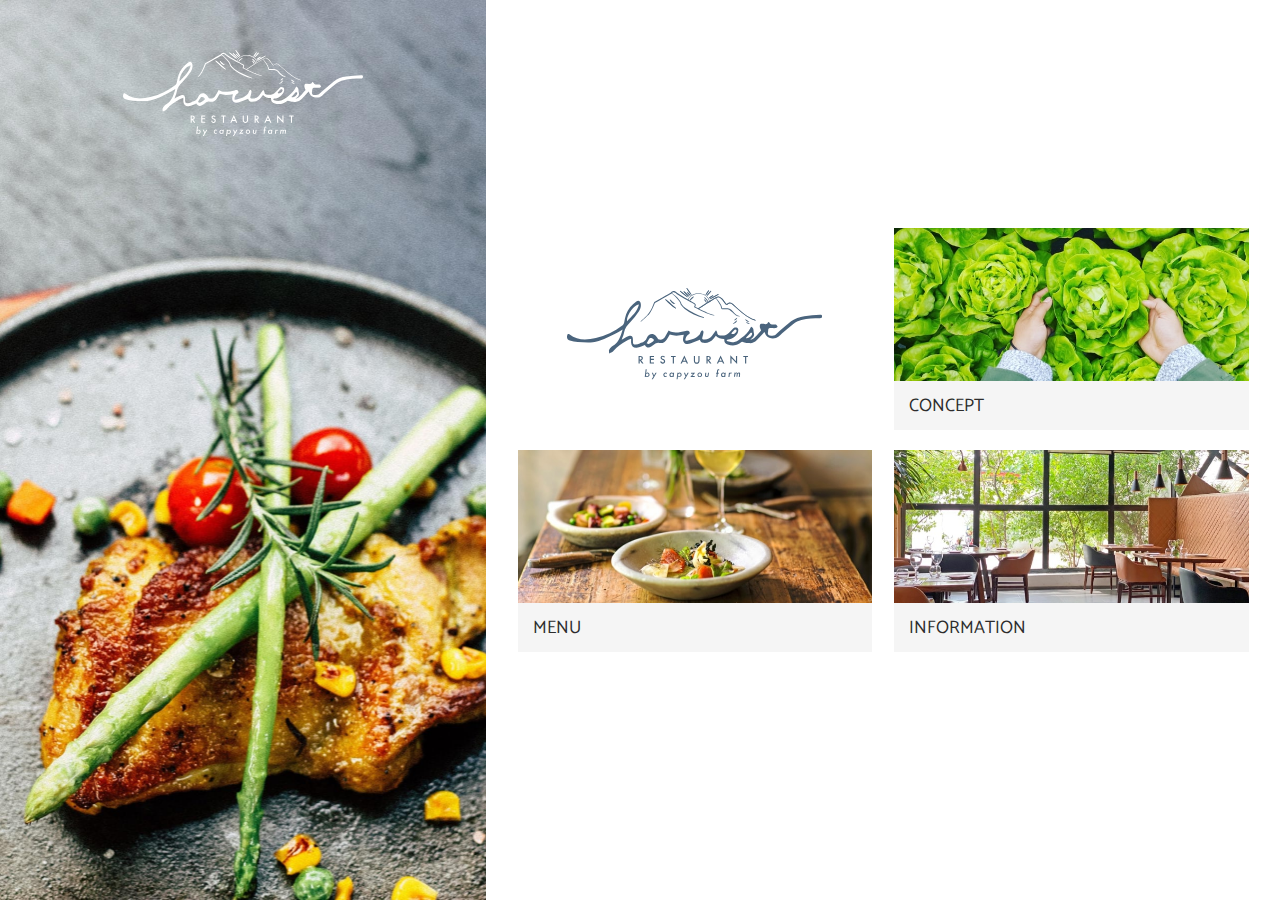
==== 14章/作業/index.html @ 9e5df847 "Initial Commit" ====
<!DOCTYPE html>
<html lang="ja">
  <head>
    <meta charset="UTF-8">
    <meta name="viewport" content="width=device-width,initial-scale=1">
    <link rel="stylesheet" href="css/reset.css">
    <link rel="preconnect" href="https://fonts.gstatic.com">
    <link rel="stylesheet" href="https://fonts.googleapis.com/css2?family=Catamaran:wght@400;700&family=Noto+Sans+JP:wght@400;700&display=swap">
    <link rel="stylesheet" href="css/style.css">
    <title>Harvest Restaurant</title>
  </head>
  <body class="topPage">
    <header>
      <h1>
        <img src="images/top_logo.svg" alt="Harvest Restaurant">
      </h1>
    </header>
    <main>
      <ul class="linkList">
        <li>
          <a href="concept.html">
            <img src="images/top_ph01.jpg" alt="">
            <span>CONCEPT</span>
          </a>
        </li>
        <li>
          <a href="menu.html">
            <img src="images/top_ph02.jpg" alt="">
            <span>MENU</span>
          </a>
        </li>
        <li>
          <a href="info.html">
            <img src="images/top_ph03.jpg" alt="">
            <span>INFORMATION</span>
          </a>
        </li>
      </ul>
    </main>
  </body>
</html>
---- 14章/作業/css/style.css ----
@charset "utf-8";

body {
  font-family: 'Catamaran','Noto Sans JP',sans-serif;
  font-size: 16px;
  line-height: 1.5;
  color: #2c2c2c;
}
img {
  max-width: 100%;
}
.topPage header {
  height: 90vh;
  background: url(../images/top_bg.jpg) no-repeat center top/cover;
  padding-top: 50px;
  margin-bottom: 64px;
}
.topPage header h1 img {
  width: 240px;
}
.topPage header h1 {
  text-align: center;
}
.linkList {
  padding: 0 20px;
}
.linkList li {
  margin-bottom: 40px;
}
.linkList li a {
  display: block;
  background-color: #f5f5f5;
}
.linkList li a span {
  display: block;
  padding: 12px 15px 10px;
  font-size: 18px;
}
.linkList li a:hover {
  filter: brightness(105%);
}
.subPage header {
  border-top: 14px solid #f5f5f5;
  padding-top: 40px;
  margin-bottom: 30px;
}
.subPage header h1 {
  text-align: center;
  font-size: 42px;
  font-weight: 700;
  letter-spacing: .17em;
  text-transform: uppercase;
}
.subPage header h1 span {
  background-image: linear-gradient(135deg,#e6ba5d 0%,#9ac78a 100%);
  -webkit-background-clip: text;
  -moz-background-clip: text;
  background-clip: text;
  color: transparent;
}
.subPage h2 {
  font-size: 20px;
  font-weight: 700;
  text-align: center;
  letter-spacing: .17em;
  margin-bottom: 10px;
}
.subPage .lead {
  text-align: center;
  margin-bottom: 30px;
  font-size: 11px;
  letter-spacing: .05em;
  line-height: 2;
}
.subPage h3 {
  font-size: 30px;
  font-weight: 700;
  text-align: center;
  margin-bottom: 30px;
}
.subPage main {
  padding: 0 20px;
}
footer {
  background: url(../images/footer_mt.svg) no-repeat right top/200px;
  margin-top: 60px;
  padding-top: 68px;
}
footer p {
  background-color: #f5f5f5;
}
footer p img {
  width: 188px;
  transform: translateY(-28px);
}
.conceptDetailSec p img {
  height: 180px;
  width: 100%;
  object-fit: cover;
  object-position: center 90%;
}
.conceptDetailSec .text {
  font-size: 12px;
  line-height: 1.78;
}
.conceptDetailSec {
  margin-bottom: 50px;
}
.conceptDetailSec .photo {
  margin-bottom: 14px;
}
.menuList {
  display: flex;
  flex-wrap: wrap;
  justify-content: space-around;
}
.menuList li {
  flex-basis: 42%;
  margin-bottom: 28px;
}
.menuList li img {
  filter: drop-shadow(1px 2px 3px #dddddd);
}
.menuDetailSec {
  margin-bottom: 50px;
}
.map iframe {
  width: 100%;
  height: 240px;
  margin-bottom: 8px;
}
.map {
  font-size: 12px;
  margin-bottom: 60px;
}
.photoGarelly {
  display: grid;
  grid-template-rows: 40vw 30vw 30vw 40vw 40vw;
  grid-template-columns: 50% 50%;
}
.item01 {
  grid-row-start: 1;
  grid-row-end: 2;
  grid-column-start: 1;
  grid-column-end: 3;
}
.item02 {
  grid-row: 2 / 4;
  grid-column: 1 / 2;
}
.item03 {
  grid-row: 2 / 3;
  grid-column: 2 / 3;
}
.item04 {
  grid-row: 3 / 4;
  grid-column: 2 / 3;
}
.item05 {
  grid-row: 4 / 5;
  grid-column: 1 / 3;
}
.item06 {
  grid-row: 5 / 6;
  grid-column: 1 / 2;
}
.item07 {
  grid-row: 5 / 6;
  grid-column: 2 / 3;
}
.photoGarelly li img {
  width: 100%;
  height: 100%;
  object-fit: cover;
}
@media screen and (min-width: 920px) {
  .topPage {
    display: flex;
  }
  .topPage header {
    flex-basis: 38%;
  }
  .topPage main {
    flex-basis: 62%;
  }
  .linkList {
    display: flex;
    flex-wrap: wrap;
    max-width: 800px;
    margin: 0 auto;
    justify-content: space-around;
  }
  .linkList li {
    flex-basis: 47%;
    margin-bottom: 20px;
  }
  .linkList::before {
    content: "";
    width: 47%;
    background: url(../images/top_pclogo.svg) no-repeat center center/72%;
  }
  .topPage main {
    display: flex;
    align-items: center;
  }
  .topPage header {
    height: 100vh;
    margin-bottom: 0;
  }
  .subPage main {
    max-width: 1280px;
    margin: 0 auto;
  }
  .subPage header h1 {
    font-size: 60px;
  }
  .onlySP {
    display: none;
  }
  .subPage h2 {
    font-size: 34px;
    margin-bottom: 36px;
  }
  .subPage .lead {
    font-size: 18px;
    margin-bottom: 160px;
  }
  .subPage h3 {
    font-size: 50px;
    margin-bottom: 40px;
  }
  .conceptDetailSec {
    display: grid;
    grid-template-rows: 360px 360px;
    grid-template-columns: 40% 60%;
  }
  .conceptDetailSec h3 {
    grid-row: 1 / 2;
    grid-column: 2 / 3;
  }
  .conceptDetailSec .photo {
    grid-row: 1 / 3;
    grid-column: 1 / 2;
  }
  .conceptDetailSec .text {
    grid-row: 2 / 3;
    grid-column: 2 / 3;
  }
  .conceptDetailSec .photo img {
    height: 720px;
  }
  .conceptDetailSec h3 {
    align-self: end;
  }
  .conceptDetailSec .text {
    text-align: center;
    font-size: 16px;
  }
  .reverse {
    grid-template-columns: 60% 40%;
  }
  .reverse h3 {
    grid-row: 1 / 2;
    grid-column: 1 / 2;
  }
  .reverse .photo {
    grid-row: 1 / 3;
    grid-column: 2 / 3;
  }
  .reverse .text {
    grid-row: 2 / 3;
    grid-column: 1 / 2;
  }
  .menuList li {
    flex-basis: 22%;
    margin-bottom: 0;
  }
  .menuDetailSec {
    margin-bottom: 160px;
  }
  .photoGarelly {
    grid-template-rows: 175px 175px 290px;
    grid-template-columns: 50% 20% 30%;
  }
  .item01 {
    grid-row: 1 / 3;
    grid-column: 1 / 2;
  }
  .item02 {
    grid-row: 1 / 3;
    grid-column: 2 / 3;
  }
  .item03 {
    grid-row: 1 / 2;
    grid-column: 3 / 4;
  }
  .item04 {
    grid-row: 2 / 3;
    grid-column: 3 / 4;
  }
  .item05 {
    grid-row: 3 / 4;
    grid-column: 1 / 2;
  }
  .item06 {
    grid-row: 3 / 4;
    grid-column: 2 / 3;
  }
  .item07 {
    grid-row: 3 / 4;
    grid-column: 3 / 4;
  }
}
/* 以下に参考サイトのメニュー用CSSを貼り付ける */
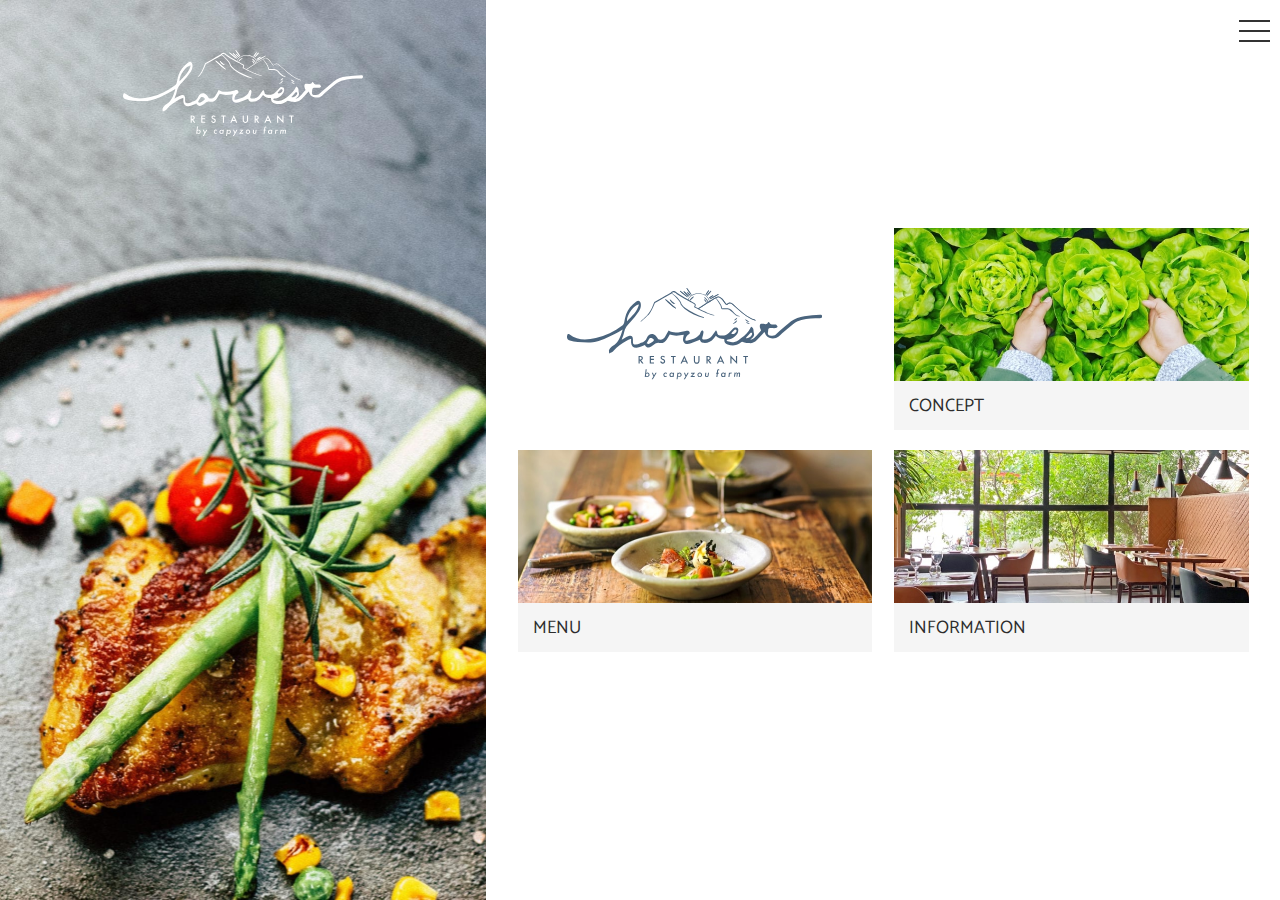
==== commit a8c97125: "14章" ====
--- a/14章/作業/index.html
+++ b/14章/作業/index.html
@@ -14,6 +14,18 @@
       <h1>
         <img src="images/top_logo.svg" alt="Harvest Restaurant">
       </h1>
+      <nav class="gMenu">
+        <input class="menu-btn" type="checkbox" id="menu-btn">
+        <label class="menu-icon" for="menu-btn">
+          <span class="navicon"></span>
+        </label>
+        <ul class="menu">
+          <li><a href="index.html">home</a></li>
+          <li><a href="concept.html">concept</a></li>
+          <li><a href="menu.html">menu</a></li>
+          <li><a href="info.html">info</a></li>
+        </ul>
+      </nav>
     </header>
     <main>
       <ul class="linkList">
--- a/14章/作業/css/style.css
+++ b/14章/作業/css/style.css
@@ -311,4 +311,88 @@
     grid-column: 3 / 4;
   }
 }
-/* 以下に参考サイトのメニュー用CSSを貼り付ける */+/* 以下に参考サイトのメニュー用CSSを貼り付ける */
+/* メニューを画面上部に固定表示しています */
+.gMenu {
+  position: fixed;
+  right: 0;
+  top: 0;
+  width: 100%;
+  z-index: 99;
+}
+/* メニューアイコンを画面右上に固定しています */
+.gMenu .menu-icon {
+  cursor: pointer;
+  position: absolute;
+  right: 10px;
+  top: 12px;
+  padding-top: 5px;
+  height: 12px;
+}
+/* メニューアイコン（三本線）の真ん中の線です */
+.gMenu .menu-icon .navicon {
+  background: #ffc107; /* 色は自由に変更可能です */
+  display: block;
+  height: 2px; /* 太さ */
+  width: 31px; /* 長さ */
+  position: relative;
+  transition: background .4s ease-out; /* 形が変わる時のアニメーション */
+}
+/* メニューアイコン（三本線）の上と下の線を疑似要素で追加 */
+.gMenu .menu-icon .navicon::before,
+.gMenu .menu-icon .navicon::after {
+  background: #ffc107; /* 色は自由に変更可能です */
+  content: '';
+  display: block;
+  height: 100%;
+  position: absolute;
+  transition: all .4s ease-out; /* 形が変わる時のアニメーション */
+  width: 100%;
+}
+.gMenu .menu-icon .navicon::before {top: 10px;} /* 位置を上にずらしています */
+.gMenu .menu-icon .navicon::after {top: -10px;} /* 位置を下にずらしています */
+/* 表示されるメニューです */
+.gMenu .menu {
+  background-color: rgba(255,255,255,0.9);
+  overflow: hidden;
+  max-height: 0; /* ★最初は高さを0にして非表示状態に */
+  transition: max-height .6s; /* 表示されるときのアニメーション */
+  text-align: center;
+}
+/* メニュー部分のデザインです */
+.gMenu .menu li:first-of-type {
+  padding-top: 50px;
+}
+.gMenu .menu li a {
+  display: block;
+  padding: 24px 20px;
+  text-decoration: none;
+  text-transform: uppercase;
+}
+.gMenu .menu li a:hover {
+  background-color: #f4f4f4;
+}
+/* チェックボックスは常に非表示です */
+.gMenu .menu-btn {
+  display: none;
+}
+/* ▼▼▼以下はチェックボックスがONの時の状態です▼▼▼ */
+.gMenu .menu-btn:checked ~ .menu {
+  max-height: 338px; /* ★チェックボックスがオンの時高さを338pxにして表示させます */
+  transition: max-height .6s;
+}
+/* メニューボタンの中央の線を非表示に */
+.gMenu .menu-btn:checked ~ .menu-icon .navicon {background: transparent;}
+
+/* メニューボタンの上下の線を45度傾けて✕印を作ります */
+.gMenu .menu-btn:checked ~ .menu-icon .navicon::before {transform: rotate(-45deg);top: 0;}
+.gMenu .menu-btn:checked ~ .menu-icon .navicon::after {transform: rotate(45deg);top: 0;}
+/* サイトに合わせてオリジナルカスタマイズ */
+.gMenu .menu-icon {
+  top: 25px;
+}
+.gMenu .menu-icon .navicon,
+.gMenu .menu-icon .navicon::before,
+.gMenu .menu-icon .navicon::after {
+  background: #333333;
+}